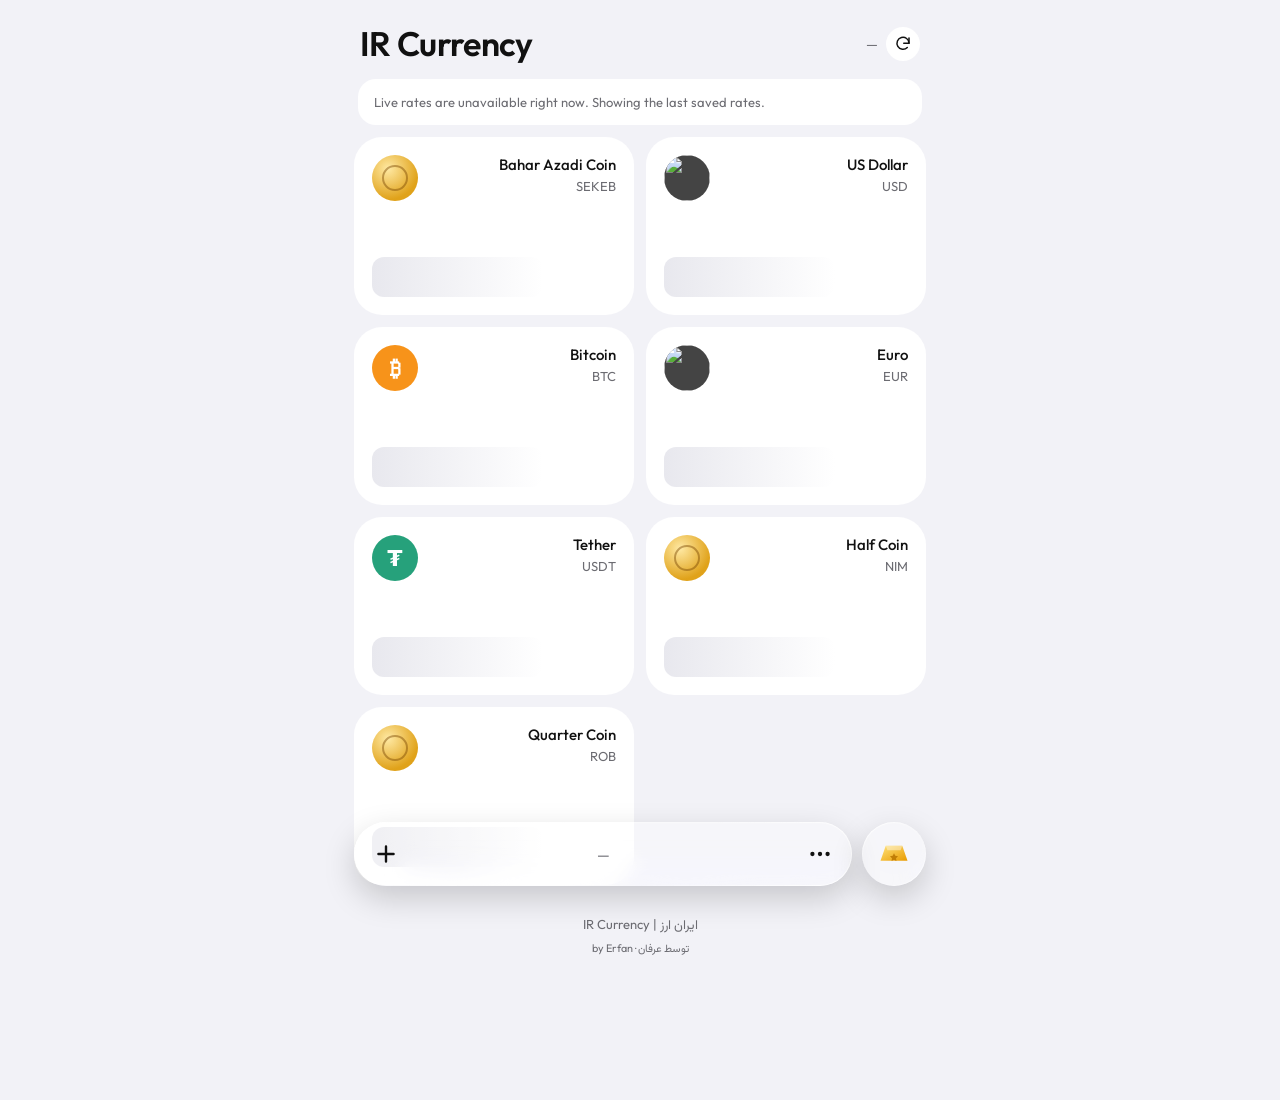
==== index.html @ 4faea380 "Add files via upload" ====
<!DOCTYPE html>
<html lang="fa" dir="rtl" data-theme="dark">
<head>
<meta charset="utf-8">
<meta name="viewport" content="width=device-width,initial-scale=1,viewport-fit=cover">
<title>IR Currency | ایران ارز</title>
<meta name="description" content="ایران ارز (IR Currency): نرخ لحظه‌ای دلار، یورو، تتر، بیت‌کوین، سکه امامی، بهار آزادی، نیم‌سکه، ربع‌سکه و طلای ۱۸ عیار به تومان با نمودار روزانه، هفتگی، ماهانه و سالانه. Live Iran currency, gold, coin and crypto prices in Toman.">
<meta name="keywords" content="IR Currency by Erfan, ایران ارز توسط عرفان, قیمت دلار, قیمت سکه, قیمت طلا, نرخ ارز, قیمت بیت کوین, قیمت تتر, تبدیل ارز, ایران ارز, IR Currency, Iran currency rates, USD to Toman, gold price Iran">
<meta name="author" content="Mohammad Erfan Kheradmand (Erfan) | محمد عرفان خردمند">
<meta name="application-name" content="IR Currency">
<meta name="apple-mobile-web-app-title" content="IR Currency">
<meta name="robots" content="index,follow,max-image-preview:large">
<meta name="theme-color" content="#000000">
<link rel="canonical" href="https://kheradmanderfan.github.io/">
<meta property="og:type" content="website">
<meta property="og:site_name" content="IR Currency | ایران ارز">
<meta property="og:title" content="IR Currency | ایران ارز">
<meta property="og:description" content="Live currency, gold, coin and crypto rates in Iranian Toman, with charts and a converter.">
<meta property="og:url" content="https://kheradmanderfan.github.io/">
<meta name="twitter:card" content="summary">
<link rel="preconnect" href="https://fonts.googleapis.com">
<link rel="preconnect" href="https://fonts.gstatic.com" crossorigin>
<link href="https://fonts.googleapis.com/css2?family=Outfit:wght@400;500;600&family=Vazirmatn:wght@400;500;700&display=swap" rel="stylesheet">
<link rel="stylesheet" href="style.css">
<script type="application/ld+json">
{"@context":"https://schema.org","@graph":[
{"@type":"WebSite","@id":"https://kheradmanderfan.github.io/#website","url":"https://kheradmanderfan.github.io/","name":"IR Currency","alternateName":["ایران ارز","IR Currency | ایران ارز","IR Currency by Erfan","ایران ارز توسط عرفان"],"inLanguage":["fa","en"],"publisher":{"@id":"https://kheradmanderfan.github.io/#erfan"}},
{"@type":"WebApplication","name":"IR Currency","alternateName":["ایران ارز","IR Currency by Erfan","ایران ارز توسط عرفان"],"applicationCategory":"FinanceApplication","operatingSystem":"Any","inLanguage":["fa","en"],"url":"https://kheradmanderfan.github.io/","description":"Live Iranian Toman rates for currencies, crypto, gold and coins with charts and a converter.","author":{"@id":"https://kheradmanderfan.github.io/#erfan"},"isPartOf":{"@id":"https://kheradmanderfan.github.io/#website"},"offers":{"@type":"Offer","price":"0","priceCurrency":"USD"}},
{"@type":"Person","@id":"https://kheradmanderfan.github.io/#erfan","name":"Mohammad Erfan Kheradmand","alternateName":["Erfan","عرفان","محمد عرفان خردمند"],"sameAs":["https://github.com/kheradmanderfan"]}
]}
</script>
</head>
<body>
<svg width="0" height="0" style="position:absolute" aria-hidden="true">
  <filter id="lg" x="0" y="0" width="100%" height="100%">
    <feTurbulence type="fractalNoise" baseFrequency=".008 .008" numOctaves="2" seed="3" result="n"/>
    <feGaussianBlur in="n" stdDeviation="2" result="b"/>
    <feDisplacementMap in="SourceGraphic" in2="b" scale="36" xChannelSelector="R" yChannelSelector="G"/>
  </filter>
</svg>

<main class="app">
  <header class="top">
    <h1 id="title">ایران ارز</h1>
    <div class="stamp">
      <time id="stamp">—</time>
      <button id="refresh" class="icon-btn" aria-label="Refresh">
        <svg viewBox="0 0 24 24" width="18" height="18" fill="none" stroke="currentColor" stroke-width="2" stroke-linecap="round" stroke-linejoin="round"><path d="M20 11a8 8 0 1 0-2.3 5.7"/><path d="M20 4v7h-7"/></svg>
      </button>
    </div>
  </header>
  <div id="note" class="note" hidden></div>
  <section id="cards" class="cards grid" aria-live="polite"></section>
  <noscript><p>IR Currency (ایران ارز) shows live Iranian Toman prices for USD, EUR, USDT, Bitcoin, gold and coins. Please enable JavaScript.</p></noscript>
  <footer class="credit"><p>IR Currency | ایران ارز<br><small>by Erfan · توسط عرفان</small></p></footer>
</main>

<nav class="dock" id="dock">
  <div class="menu glass" id="menu" role="dialog" aria-hidden="true"></div>
  <div class="bar glass">
    <button id="btnAdd" class="bar-btn" aria-label="Add"><svg viewBox="0 0 24 24" width="26" height="26" stroke="currentColor" stroke-width="2.2" stroke-linecap="round"><path d="M12 5v14M5 12h14"/></svg></button>
    <span id="ago" class="ago">—</span>
    <button id="btnMenu" class="bar-btn" aria-label="Menu" aria-expanded="false"><svg viewBox="0 0 24 24" width="26" height="26" fill="currentColor"><circle cx="5" cy="12" r="2"/><circle cx="12" cy="12" r="2"/><circle cx="19" cy="12" r="2"/></svg></button>
  </div>
  <button id="btnConv" class="fab glass" aria-label="Converter">
    <svg viewBox="0 0 48 48" width="36" height="36"><defs><linearGradient id="gb" x1="0" y1="0" x2="1" y2="1"><stop offset="0" stop-color="#ffe27a"/><stop offset="1" stop-color="#e89a00"/></linearGradient></defs><path d="M13 13h22l7 20H6z" fill="url(#gb)"/><path d="M13 13h22l-2.2 6H15.2z" fill="#fff" opacity=".4"/><path d="M24 23l1.7 3.4 3.7.5-2.7 2.6.6 3.7-3.3-1.7-3.3 1.7.6-3.7-2.7-2.6 3.7-.5z" fill="#b87400" opacity=".85"/></svg>
  </button>
</nav>
<script src="app.js"></script>
</body>
</html>
---- style.css ----
:root{--bg:#000;--card:#1c1c1e;--card-2:#2b2b2e;--fg:#fff;--mute:#8e8e93;--up:#e8746f;--down:#4cd37b;--gold:#f6b93b;--line:rgba(255,255,255,.08);--glass:rgba(255,255,255,.07);--rim:rgba(255,255,255,.55);--shadow:rgba(0,0,0,.45);--font:'Outfit','Vazirmatn',system-ui,sans-serif;--ease:cubic-bezier(.32,.72,0,1);--spring:cubic-bezier(.34,1.4,.64,1)}
[data-theme=light]{--bg:#f2f2f7;--card:#fff;--card-2:#e8e8ee;--fg:#111;--mute:#6c6c72;--up:#d64545;--down:#1ea84c;--line:rgba(0,0,0,.08);--glass:rgba(255,255,255,.35);--rim:rgba(255,255,255,.95);--shadow:rgba(0,0,0,.18)}
[lang=fa]{--font:'Vazirmatn','Outfit',system-ui,sans-serif}
*{box-sizing:border-box;-webkit-tap-highlight-color:transparent}
html{color-scheme:dark}[data-theme=light]{color-scheme:light}
body{margin:0;background:var(--bg);color:var(--fg);font-family:var(--font);min-height:100dvh;transition:background .4s,color .4s}
button{font:inherit;color:inherit;background:none;border:0;cursor:pointer;padding:0}
.app{max-width:600px;margin:auto;padding:max(16px,env(safe-area-inset-top)) 14px 140px}
.top{display:flex;justify-content:space-between;align-items:center;padding:6px 6px 14px}
h1{margin:0;font-size:34px;font-weight:600;letter-spacing:-.02em}
.stamp{display:flex;align-items:center;gap:8px;color:var(--mute);font-size:14px}
.icon-btn{width:34px;height:34px;border-radius:50%;display:grid;place-items:center;background:var(--card);color:var(--fg);transition:transform .3s var(--spring)}
.icon-btn:active{transform:scale(.88)}
.spin svg{animation:spin .9s linear infinite}@keyframes spin{to{transform:rotate(360deg)}}
.note{margin:0 4px 12px;padding:12px 16px;border-radius:18px;background:var(--card);color:var(--mute);font-size:13px;line-height:1.7}

.cards{display:grid;gap:12px}
.cards.grid{grid-template-columns:1fr 1fr}
.card{background:var(--card);border-radius:28px;padding:18px;display:flex;flex-direction:column;cursor:pointer;transition:transform .35s var(--spring)}
.card:active{transform:scale(.97)}
.grid .card{min-height:178px;justify-content:space-between}
.c-head{display:flex;justify-content:space-between;align-items:flex-start;gap:8px}
.nm{text-align:end;min-width:0}.nm b{display:block;font-weight:500;font-size:15px;line-height:1.35}.nm span{color:var(--mute);font-size:13px}
.ic{width:46px;height:46px;border-radius:50%;flex:none;display:grid;place-items:center;overflow:hidden;font-weight:600;font-size:22px;color:#fff;background:var(--c,#444)}
.ic img{width:100%;height:100%;object-fit:cover}
.ic.gold{background:radial-gradient(circle at 35% 30%,#ffe9a3,#e0a21a 70%);position:relative}
.ic.gold::after{content:'';position:absolute;inset:22%;border-radius:50%;border:2px solid rgba(120,70,0,.45)}
.ic.gold.bar::after{inset:30% 20%;border-radius:6px;transform:skewX(-14deg)}
.ic.gold.silver{background:radial-gradient(circle at 35% 30%,#fff,#9aa1ab 75%)}
.chg{font-size:15px;margin-top:22px}.chg.up{color:var(--up)}.chg.dn{color:var(--down)}
.px{font-size:40px;font-weight:500;letter-spacing:-.02em;line-height:1.1;font-variant-numeric:tabular-nums}
.px small{font-size:.55em;font-weight:500;margin-inline-start:4px}
.hl{color:var(--mute);font-size:15px;margin-top:10px}.hl span+span{margin-inline-start:10px}
.grid .hl,.grid .ext{display:none}
.list .card{padding:20px}.list .px{font-size:44px}
.ext{display:grid;grid-template-rows:0fr;transition:grid-template-rows .55s var(--ease)}
.card.open .ext{grid-template-rows:1fr}.ext>div{overflow:hidden;min-height:0}
.ext .chart{padding-top:18px}
.empty{grid-column:1/-1;text-align:center;color:var(--mute);padding:60px 0}

/* chart */
.chart{cursor:default}
.c-hl{color:var(--mute);font-size:14px;display:block;margin-bottom:6px;min-height:20px}
.c-plot{position:relative;height:210px;touch-action:pan-y;user-select:none}
.c-plot svg{width:100%;height:100%;display:block;overflow:visible}
.c-line{fill:none;stroke:var(--k);stroke-width:2.6;stroke-linecap:round;stroke-linejoin:round;vector-effect:non-scaling-stroke;stroke-dasharray:1;stroke-dashoffset:1;animation:draw 1.1s var(--ease) forwards}
.c-area{opacity:0;animation:fade .9s .25s ease forwards}
@keyframes draw{to{stroke-dashoffset:0}}@keyframes fade{to{opacity:1}}
.c-cur{position:absolute;top:0;bottom:0;width:0;border-inline-start:1px dashed var(--mute);opacity:0;pointer-events:none;transition:opacity .2s}
.c-dot{position:absolute;width:12px;height:12px;margin:-6px;border-radius:50%;background:var(--k);box-shadow:0 0 0 4px color-mix(in srgb,var(--k) 30%,transparent);opacity:0;pointer-events:none;transition:opacity .2s}
.c-tip{position:absolute;top:-4px;padding:6px 10px;border-radius:12px;background:var(--card-2);font-size:12px;white-space:nowrap;opacity:0;pointer-events:none;transition:opacity .2s;transform:translateX(-50%);z-index:2}
.c-plot.scrub .c-cur,.c-plot.scrub .c-dot,.c-plot.scrub .c-tip{opacity:1}
.c-msg{position:absolute;inset:0;display:grid;place-items:center;text-align:center;color:var(--mute);font-size:13px;padding:0 24px;line-height:1.7}
.c-plot.loading svg{opacity:.25}.c-plot svg{transition:opacity .3s}
.c-x{display:flex;justify-content:space-between;color:var(--mute);font-size:13px;margin:10px 2px 14px}
.seg{position:relative;display:flex;padding:3px;border-radius:14px;background:var(--card-2);--n:4;--i:1}
.seg::before{content:'';position:absolute;top:3px;bottom:3px;width:calc((100% - 6px)/var(--n));inset-inline-start:calc(3px + var(--i)*(100% - 6px)/var(--n));border-radius:11px;background:color-mix(in srgb,var(--fg) 16%,transparent);transition:inset-inline-start .45s var(--spring)}
.seg button{position:relative;flex:1;height:38px;font-size:14px;color:var(--mute);transition:color .25s}
.seg button.on{color:var(--fg)}

/* glass */
.glass{position:relative;background:var(--glass);-webkit-backdrop-filter:blur(18px) saturate(1.9) brightness(1.08);backdrop-filter:blur(18px) saturate(1.9) brightness(1.08);box-shadow:inset 0 1px 1px rgba(255,255,255,.28),inset 0 -8px 18px rgba(255,255,255,.05),0 12px 32px var(--shadow)}
.glass::before{content:'';position:absolute;inset:0;border-radius:inherit;padding:1px;pointer-events:none;background:linear-gradient(140deg,var(--rim),rgba(255,255,255,.04) 38%,rgba(255,255,255,.04) 62%,var(--rim));-webkit-mask:linear-gradient(#000 0 0) content-box,linear-gradient(#000 0 0);-webkit-mask-composite:xor;mask-composite:exclude}
.refract .bar,.refract .fab{-webkit-backdrop-filter:url(#lg) blur(8px) saturate(1.9);backdrop-filter:url(#lg) blur(8px) saturate(1.9)}
.dock{position:fixed;inset-inline:0;bottom:max(14px,env(safe-area-inset-bottom));max-width:600px;margin:auto;padding:0 14px;display:flex;gap:10px;z-index:30}
.bar{flex:1;height:64px;border-radius:32px;display:flex;align-items:center;justify-content:space-between;padding:0 8px}
.bar-btn{width:48px;height:48px;border-radius:50%;display:grid;place-items:center;transition:transform .4s var(--spring),background .3s}
.bar-btn:active{transform:scale(.82);background:rgba(255,255,255,.12)}
.ago{color:var(--mute);font-size:15px}
.fab{width:64px;height:64px;border-radius:50%;flex:none;display:grid;place-items:center;transition:transform .4s var(--spring)}
.fab:active{transform:scale(.88)}
.menu{position:absolute;bottom:80px;inset-inline-end:88px;width:min(300px,calc(100vw - 40px));border-radius:28px;padding:16px;display:grid;gap:14px;opacity:0;transform:translateY(14px) scale(.6);transform-origin:bottom right;pointer-events:none;transition:opacity .25s,transform .5s var(--spring);background:color-mix(in srgb,var(--card) 70%,transparent)}
[dir=rtl] .menu{transform-origin:bottom left}
.menu.open{opacity:1;transform:none;pointer-events:auto}
.menu label{display:block;color:var(--mute);font-size:13px;margin:0 4px 6px}

/* sheets */
.ov{position:fixed;inset:0;z-index:50;background:rgba(0,0,0,0);display:flex;align-items:flex-end;justify-content:center;transition:background .4s,backdrop-filter .4s}
.ov.in{background:rgba(0,0,0,.5);-webkit-backdrop-filter:blur(6px);backdrop-filter:blur(6px)}
.sheet{width:min(600px,100%);max-height:86dvh;overflow:auto;background:var(--card);border-radius:32px 32px 0 0;padding:20px 18px max(24px,env(safe-area-inset-bottom));transform:translateY(100%);transition:transform .55s var(--ease)}
.ov.in .sheet{transform:none}
.sh-head{display:flex;justify-content:space-between;align-items:center;margin-bottom:14px}.sh-head h2{margin:0;font-size:22px;font-weight:600}
.pop-ov{align-items:center}
.pop{position:fixed;inset:0;margin:auto;width:min(92vw,520px);height:fit-content;max-height:90dvh;overflow:auto;background:var(--card);border-radius:32px;padding:22px}
.pop .px{margin-top:6px}.pop .chart{margin-top:16px}
.inp{width:100%;height:46px;border-radius:14px;border:0;background:var(--card-2);color:var(--fg);padding:0 14px;font:inherit;font-size:16px;outline:0}
.inp:focus-visible,button:focus-visible{outline:2px solid var(--gold);outline-offset:2px}
.chips{display:flex;gap:8px;margin:12px 0;overflow:auto}
.chip{padding:8px 14px;border-radius:999px;background:var(--card-2);color:var(--mute);font-size:14px;white-space:nowrap;transition:background .3s,color .3s}
.chip.on{background:var(--gold);color:#241800}
.row{display:flex;align-items:center;gap:12px;padding:10px 4px;border-top:1px solid var(--line)}
.row .ic{width:38px;height:38px;font-size:18px}.row .nm{flex:1;text-align:start}
.tg{width:36px;height:36px;border-radius:50%;background:var(--card-2);font-size:20px;display:grid;place-items:center;transition:background .3s,transform .4s var(--spring)}
.tg.on{background:var(--gold);color:#241800;transform:rotate(360deg)}.tg:disabled{opacity:.3}
.cv{display:grid;gap:10px}
.cv-row{display:flex;gap:8px}.cv-row .inp{flex:1;min-width:0}
.sel{flex:0 0 42%}
.cv-swap{justify-self:center;width:44px;height:44px;border-radius:50%;background:var(--card-2);display:grid;place-items:center;transition:transform .5s var(--spring)}
.cv-out{background:var(--card-2);border-radius:20px;padding:18px;text-align:center}
.cv-out b{display:block;font-size:30px;font-weight:500;font-variant-numeric:tabular-nums;word-break:break-all}.cv-out span{color:var(--mute);font-size:13px}
.skel{height:40px;width:70%;border-radius:12px;background:linear-gradient(90deg,var(--card-2),transparent,var(--card-2));background-size:200%;animation:sh 1.2s linear infinite}@keyframes sh{to{background-position:-200% 0}}
@media (prefers-reduced-motion:reduce){*{animation-duration:.01ms!important;transition-duration:.01ms!important}}
@media (max-width:380px){.px{font-size:34px}h1{font-size:28px}}
.c-plot,.c-x{direction:ltr}
.credit{text-align:center;color:var(--mute);font-size:13px;line-height:1.8;margin-top:28px}.credit p{margin:0}
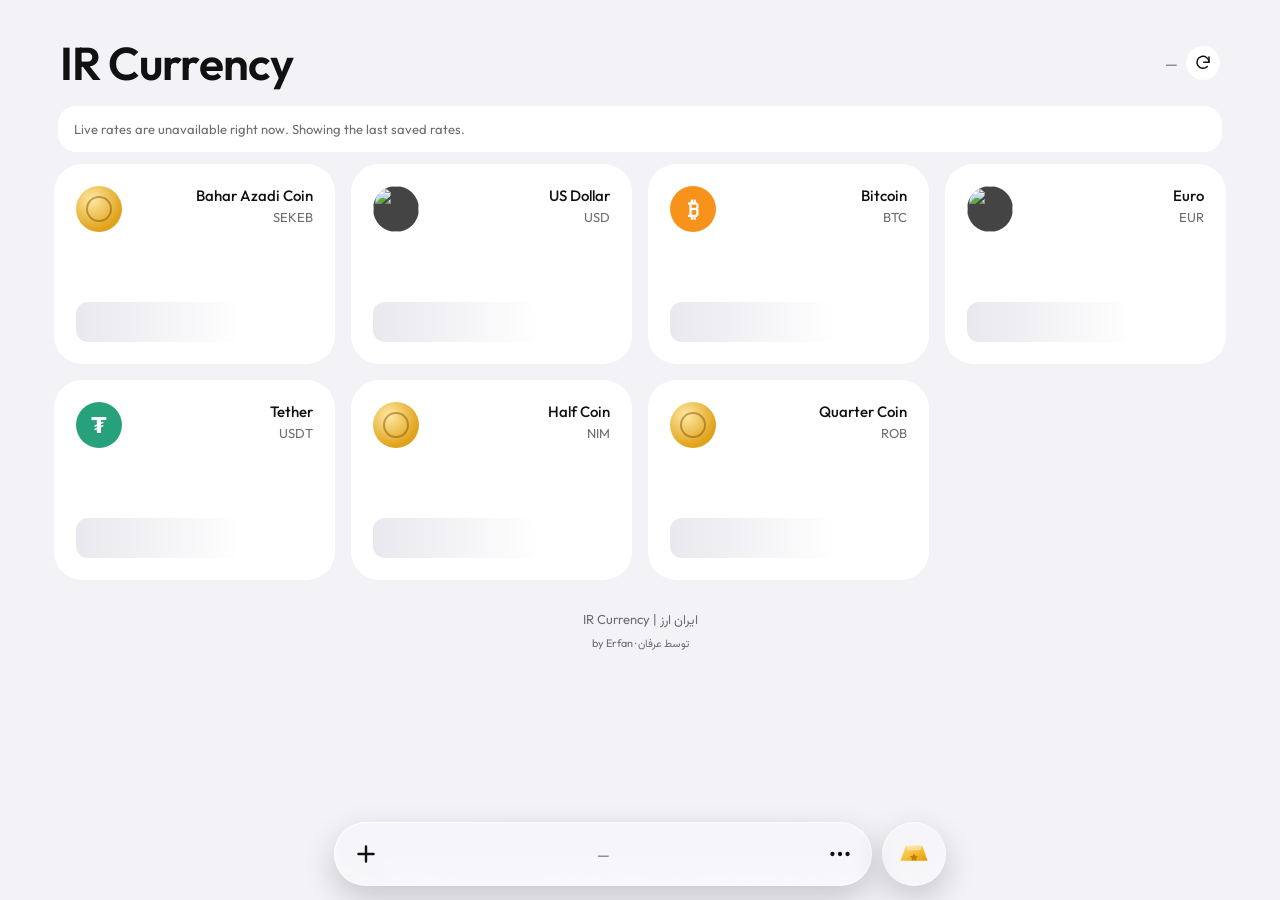
==== commit a84b4cf9: "Add files via upload" ====
--- a/index.html
+++ b/index.html
@@ -7,7 +7,7 @@
 <meta name="description" content="ایران ارز (IR Currency): نرخ لحظه‌ای دلار، یورو، تتر، بیت‌کوین، سکه امامی، بهار آزادی، نیم‌سکه، ربع‌سکه و طلای ۱۸ عیار به تومان با نمودار روزانه، هفتگی، ماهانه و سالانه. Live Iran currency, gold, coin and crypto prices in Toman.">
 <meta name="keywords" content="IR Currency by Erfan, ایران ارز توسط عرفان, قیمت دلار, قیمت سکه, قیمت طلا, نرخ ارز, قیمت بیت کوین, قیمت تتر, تبدیل ارز, ایران ارز, IR Currency, Iran currency rates, USD to Toman, gold price Iran">
 <meta name="author" content="Mohammad Erfan Kheradmand (Erfan) | محمد عرفان خردمند">
-<meta name="application-name" content="IR Currency">
+<meta name="application-name" content="IR Currency | ایران ارز">
 <meta name="apple-mobile-web-app-title" content="IR Currency">
 <meta name="robots" content="index,follow,max-image-preview:large">
 <meta name="theme-color" content="#000000">
@@ -18,14 +18,17 @@
 <meta property="og:description" content="Live currency, gold, coin and crypto rates in Iranian Toman, with charts and a converter.">
 <meta property="og:url" content="https://kheradmanderfan.github.io/">
 <meta name="twitter:card" content="summary">
+<link rel="icon" href="icon.png" type="image/png">
+<link rel="apple-touch-icon" href="icon.png">
+<meta property="og:image" content="https://kheradmanderfan.github.io/icon.png">
 <link rel="preconnect" href="https://fonts.googleapis.com">
 <link rel="preconnect" href="https://fonts.gstatic.com" crossorigin>
 <link href="https://fonts.googleapis.com/css2?family=Outfit:wght@400;500;600&family=Vazirmatn:wght@400;500;700&display=swap" rel="stylesheet">
 <link rel="stylesheet" href="style.css">
 <script type="application/ld+json">
 {"@context":"https://schema.org","@graph":[
-{"@type":"WebSite","@id":"https://kheradmanderfan.github.io/#website","url":"https://kheradmanderfan.github.io/","name":"IR Currency","alternateName":["ایران ارز","IR Currency | ایران ارز","IR Currency by Erfan","ایران ارز توسط عرفان"],"inLanguage":["fa","en"],"publisher":{"@id":"https://kheradmanderfan.github.io/#erfan"}},
-{"@type":"WebApplication","name":"IR Currency","alternateName":["ایران ارز","IR Currency by Erfan","ایران ارز توسط عرفان"],"applicationCategory":"FinanceApplication","operatingSystem":"Any","inLanguage":["fa","en"],"url":"https://kheradmanderfan.github.io/","description":"Live Iranian Toman rates for currencies, crypto, gold and coins with charts and a converter.","author":{"@id":"https://kheradmanderfan.github.io/#erfan"},"isPartOf":{"@id":"https://kheradmanderfan.github.io/#website"},"offers":{"@type":"Offer","price":"0","priceCurrency":"USD"}},
+{"@type":"WebSite","@id":"https://kheradmanderfan.github.io/#website","url":"https://kheradmanderfan.github.io/","name":"IR Currency | ایران ارز","alternateName":["IR Currency","ایران ارز","IR Currency by Erfan","ایران ارز توسط عرفان"],"inLanguage":["fa","en"],"publisher":{"@id":"https://kheradmanderfan.github.io/#erfan"}},
+{"@type":"WebApplication","name":"IR Currency | ایران ارز","alternateName":["IR Currency","ایران ارز","IR Currency by Erfan","ایران ارز توسط عرفان"],"applicationCategory":"FinanceApplication","operatingSystem":"Any","inLanguage":["fa","en"],"url":"https://kheradmanderfan.github.io/","description":"Live Iranian Toman rates for currencies, crypto, gold and coins with charts and a converter.","author":{"@id":"https://kheradmanderfan.github.io/#erfan"},"isPartOf":{"@id":"https://kheradmanderfan.github.io/#website"},"offers":{"@type":"Offer","price":"0","priceCurrency":"USD"}},
 {"@type":"Person","@id":"https://kheradmanderfan.github.io/#erfan","name":"Mohammad Erfan Kheradmand","alternateName":["Erfan","عرفان","محمد عرفان خردمند"],"sameAs":["https://github.com/kheradmanderfan"]}
 ]}
 </script>
--- a/style.css
+++ b/style.css
@@ -15,7 +15,7 @@
 .note{margin:0 4px 12px;padding:12px 16px;border-radius:18px;background:var(--card);color:var(--mute);font-size:13px;line-height:1.7}
 
 .cards{display:grid;gap:12px}
-.cards.grid{grid-template-columns:1fr 1fr}
+.cards.grid{grid-template-columns:repeat(2,minmax(0,1fr))}
 .card{background:var(--card);border-radius:28px;padding:18px;display:flex;flex-direction:column;cursor:pointer;transition:transform .35s var(--spring)}
 .card:active{transform:scale(.97)}
 .grid .card{min-height:178px;justify-content:space-between}
@@ -103,3 +103,82 @@
 @media (max-width:380px){.px{font-size:34px}h1{font-size:28px}}
 .c-plot,.c-x{direction:ltr}
 .credit{text-align:center;color:var(--mute);font-size:13px;line-height:1.8;margin-top:28px}.credit p{margin:0}
+
+/* ===================== responsive: phone / tablet / desktop ===================== */
+html{-webkit-text-size-adjust:100%}
+.app{padding-left:max(14px,env(safe-area-inset-left));padding-right:max(14px,env(safe-area-inset-right))}
+.c-plot{height:clamp(190px,28vw,280px)}
+.nm b{overflow-wrap:anywhere}
+.hl{display:flex;flex-wrap:wrap;gap:4px 12px}.hl span+span{margin-inline-start:0}
+
+/* small phones */
+@media (max-width:360px){
+  .grid .card{padding:14px;min-height:158px}
+  .ic{width:40px;height:40px}
+  .px{font-size:30px}.chg{margin-top:16px;font-size:14px}
+  .bar{height:58px}.fab{width:58px;height:58px}.menu{inset-inline-end:78px}
+}
+/* phones in landscape / very short screens */
+@media (max-height:480px){
+  .app{padding-bottom:110px}
+  .bar{height:54px}.fab{width:54px;height:54px}.bar-btn{width:42px;height:42px}
+  .menu{bottom:68px}.pop{max-height:94dvh}.sheet{max-height:92dvh}
+  .c-plot{height:150px}
+}
+/* tablets */
+@media (min-width:700px){
+  .app{max-width:900px;padding-top:max(28px,env(safe-area-inset-top))}
+  h1{font-size:40px}.stamp{font-size:15px}
+  .cards{gap:16px}
+  .cards.grid{grid-template-columns:repeat(3,minmax(0,1fr))}
+  .cards.list{grid-template-columns:repeat(2,minmax(0,1fr));align-items:start}
+  .grid .card{min-height:200px}
+  .dock{max-width:640px}
+  .ov{align-items:center}
+  .sheet{border-radius:32px;max-height:80dvh;padding:24px;transform:translateY(28px) scale(.96);opacity:0;transition:transform .55s var(--ease),opacity .35s}
+  .ov.in .sheet{transform:none;opacity:1}
+  .pop{width:min(560px,92vw);padding:26px}
+}
+/* desktops */
+@media (min-width:1100px){
+  .app{max-width:1200px}
+  h1{font-size:46px}
+  .cards.grid{grid-template-columns:repeat(4,minmax(0,1fr))}
+  .cards.list{grid-template-columns:repeat(3,minmax(0,1fr))}
+  .card{padding:22px}
+  .px{font-size:42px}.list .px{font-size:44px}
+  .sheet{width:min(560px,100%)}
+}
+/* mouse / trackpad hover */
+@media (hover:hover){
+  .card{transition:transform .35s var(--spring),background .3s}
+  .card:hover{transform:translateY(-3px);background:color-mix(in srgb,var(--card) 90%,var(--fg))}
+  .card:active{transform:scale(.98)}
+  .icon-btn:hover,.chip:hover,.tg:hover{filter:brightness(1.2)}
+  .bar-btn:hover{background:rgba(255,255,255,.12)}
+  .fab:hover{transform:scale(1.07)}
+  .seg button:hover{color:var(--fg)}
+}
+
+/* ===== grid-view fixes for phones ===== */
+.card{min-width:0}
+.c-head{min-width:0}
+.px{max-width:100%;overflow-wrap:anywhere}
+@media (max-width:699px){
+  .grid .card{padding:16px}
+  .grid .px{font-size:clamp(24px,7.6vw,38px)}
+  .grid .nm b{font-size:14px}
+  .grid .chg{margin-top:14px}
+}
+[lang=fa] .grid .px small{display:block;margin:3px 0 0;font-size:.4em;font-weight:400;color:var(--mute)}
+
+/* ===== Persian / RTL fixes ===== */
+html,body{overflow-x:hidden}
+[lang=fa] h1,[lang=fa] .px,[lang=fa] .nm b,[lang=fa] .chg{letter-spacing:0}
+[dir=rtl] .chg{direction:ltr;unicode-bidi:isolate;text-align:right}
+[dir=rtl] .px,[dir=rtl] .cv-out b{unicode-bidi:isolate}
+[lang=fa] .nm b{line-height:1.5;font-weight:500}
+[lang=fa] .stamp time{white-space:nowrap;unicode-bidi:isolate}
+[lang=fa] .top{gap:10px}
+[lang=fa] .grid .px{line-height:1.25}
+[lang=fa] .grid .card{min-height:190px}
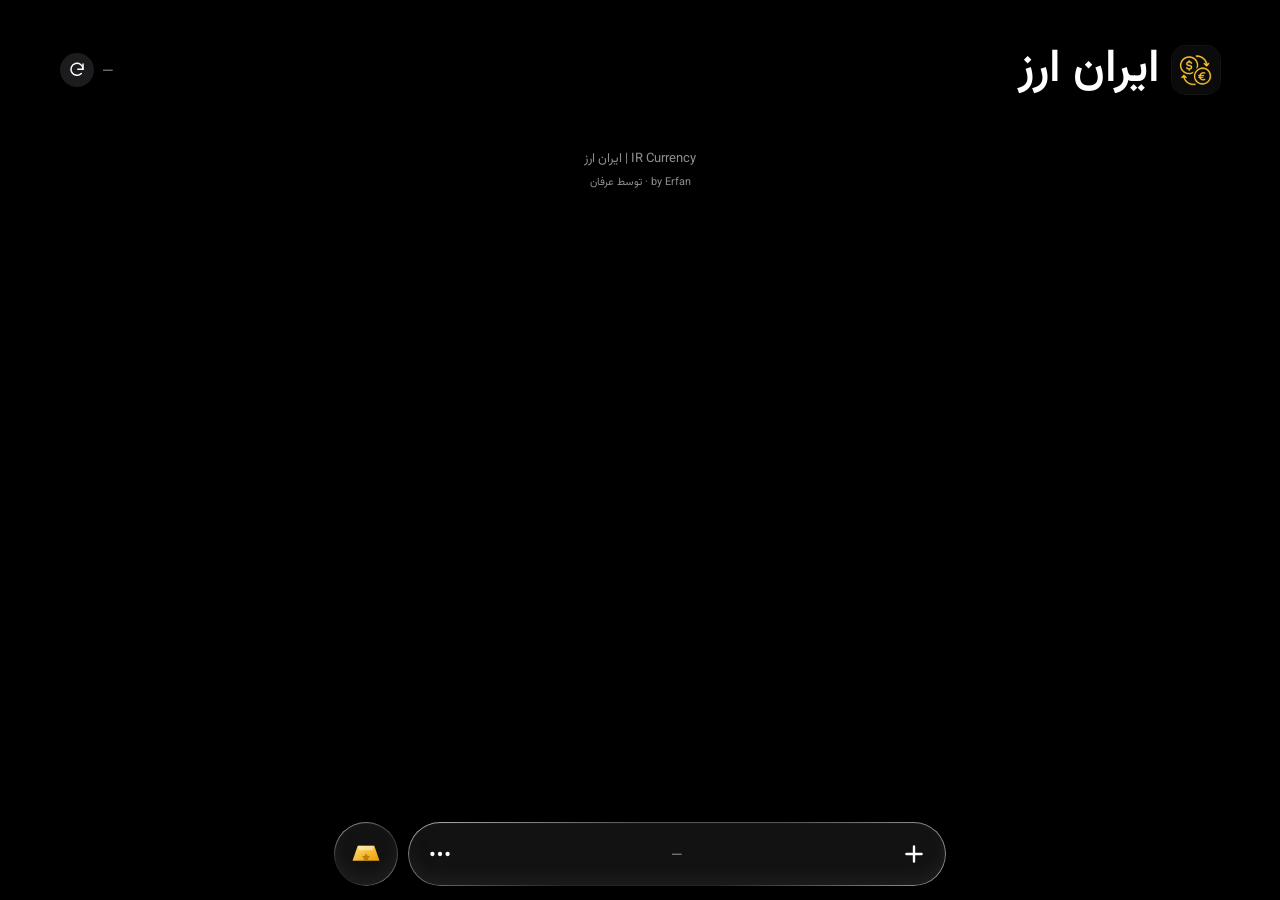
==== commit 50d3076c: "Add files via upload" ====
--- a/index.html
+++ b/index.html
@@ -18,7 +18,8 @@
 <meta property="og:description" content="Live currency, gold, coin and crypto rates in Iranian Toman, with charts and a converter.">
 <meta property="og:url" content="https://kheradmanderfan.github.io/">
 <meta name="twitter:card" content="summary">
-<link rel="icon" href="icon.png" type="image/png">
+<link rel="icon" href="favicon.ico" sizes="any">
+<link rel="icon" href="icon.png" type="image/png" sizes="576x576">
 <link rel="apple-touch-icon" href="icon.png">
 <meta property="og:image" content="https://kheradmanderfan.github.io/icon.png">
 <link rel="preconnect" href="https://fonts.googleapis.com">
@@ -28,7 +29,7 @@
 <script type="application/ld+json">
 {"@context":"https://schema.org","@graph":[
 {"@type":"WebSite","@id":"https://kheradmanderfan.github.io/#website","url":"https://kheradmanderfan.github.io/","name":"IR Currency | ایران ارز","alternateName":["IR Currency","ایران ارز","IR Currency by Erfan","ایران ارز توسط عرفان"],"inLanguage":["fa","en"],"publisher":{"@id":"https://kheradmanderfan.github.io/#erfan"}},
-{"@type":"WebApplication","name":"IR Currency | ایران ارز","alternateName":["IR Currency","ایران ارز","IR Currency by Erfan","ایران ارز توسط عرفان"],"applicationCategory":"FinanceApplication","operatingSystem":"Any","inLanguage":["fa","en"],"url":"https://kheradmanderfan.github.io/","description":"Live Iranian Toman rates for currencies, crypto, gold and coins with charts and a converter.","author":{"@id":"https://kheradmanderfan.github.io/#erfan"},"isPartOf":{"@id":"https://kheradmanderfan.github.io/#website"},"offers":{"@type":"Offer","price":"0","priceCurrency":"USD"}},
+{"@type":"WebApplication","name":"IR Currency | ایران ارز","alternateName":["IR Currency","ایران ارز","IR Currency by Erfan","ایران ارز توسط عرفان"],"image":"https://kheradmanderfan.github.io/icon.png","applicationCategory":"FinanceApplication","operatingSystem":"Any","inLanguage":["fa","en"],"url":"https://kheradmanderfan.github.io/","description":"Live Iranian Toman rates for currencies, crypto, gold and coins with charts and a converter.","author":{"@id":"https://kheradmanderfan.github.io/#erfan"},"isPartOf":{"@id":"https://kheradmanderfan.github.io/#website"},"offers":{"@type":"Offer","price":"0","priceCurrency":"USD"}},
 {"@type":"Person","@id":"https://kheradmanderfan.github.io/#erfan","name":"Mohammad Erfan Kheradmand","alternateName":["Erfan","عرفان","محمد عرفان خردمند"],"sameAs":["https://github.com/kheradmanderfan"]}
 ]}
 </script>
@@ -44,7 +45,7 @@
 
 <main class="app">
   <header class="top">
-    <h1 id="title">ایران ارز</h1>
+    <div class="brand"><img class="logo" src="icon.png" alt="IR Currency logo" width="42" height="42"><h1 id="title">ایران ارز</h1></div>
     <div class="stamp">
       <time id="stamp">—</time>
       <button id="refresh" class="icon-btn" aria-label="Refresh">
--- a/style.css
+++ b/style.css
@@ -182,3 +182,11 @@
 [lang=fa] .top{gap:10px}
 [lang=fa] .grid .px{line-height:1.25}
 [lang=fa] .grid .card{min-height:190px}
+
+/* ===== logo, smoother popup, still charts ===== */
+.brand{display:flex;align-items:center;gap:12px;min-width:0}
+.logo{width:42px;height:42px;border-radius:12px;flex:none;display:block;box-shadow:0 0 0 1px var(--line)}
+.pop{transform-origin:0 0;will-change:transform,opacity}
+.c-plot.still .c-line{animation:none;stroke-dashoffset:0}
+.c-plot.still .c-area{animation:none;opacity:1}
+@media (min-width:700px){.logo{width:48px;height:48px;border-radius:14px}}
